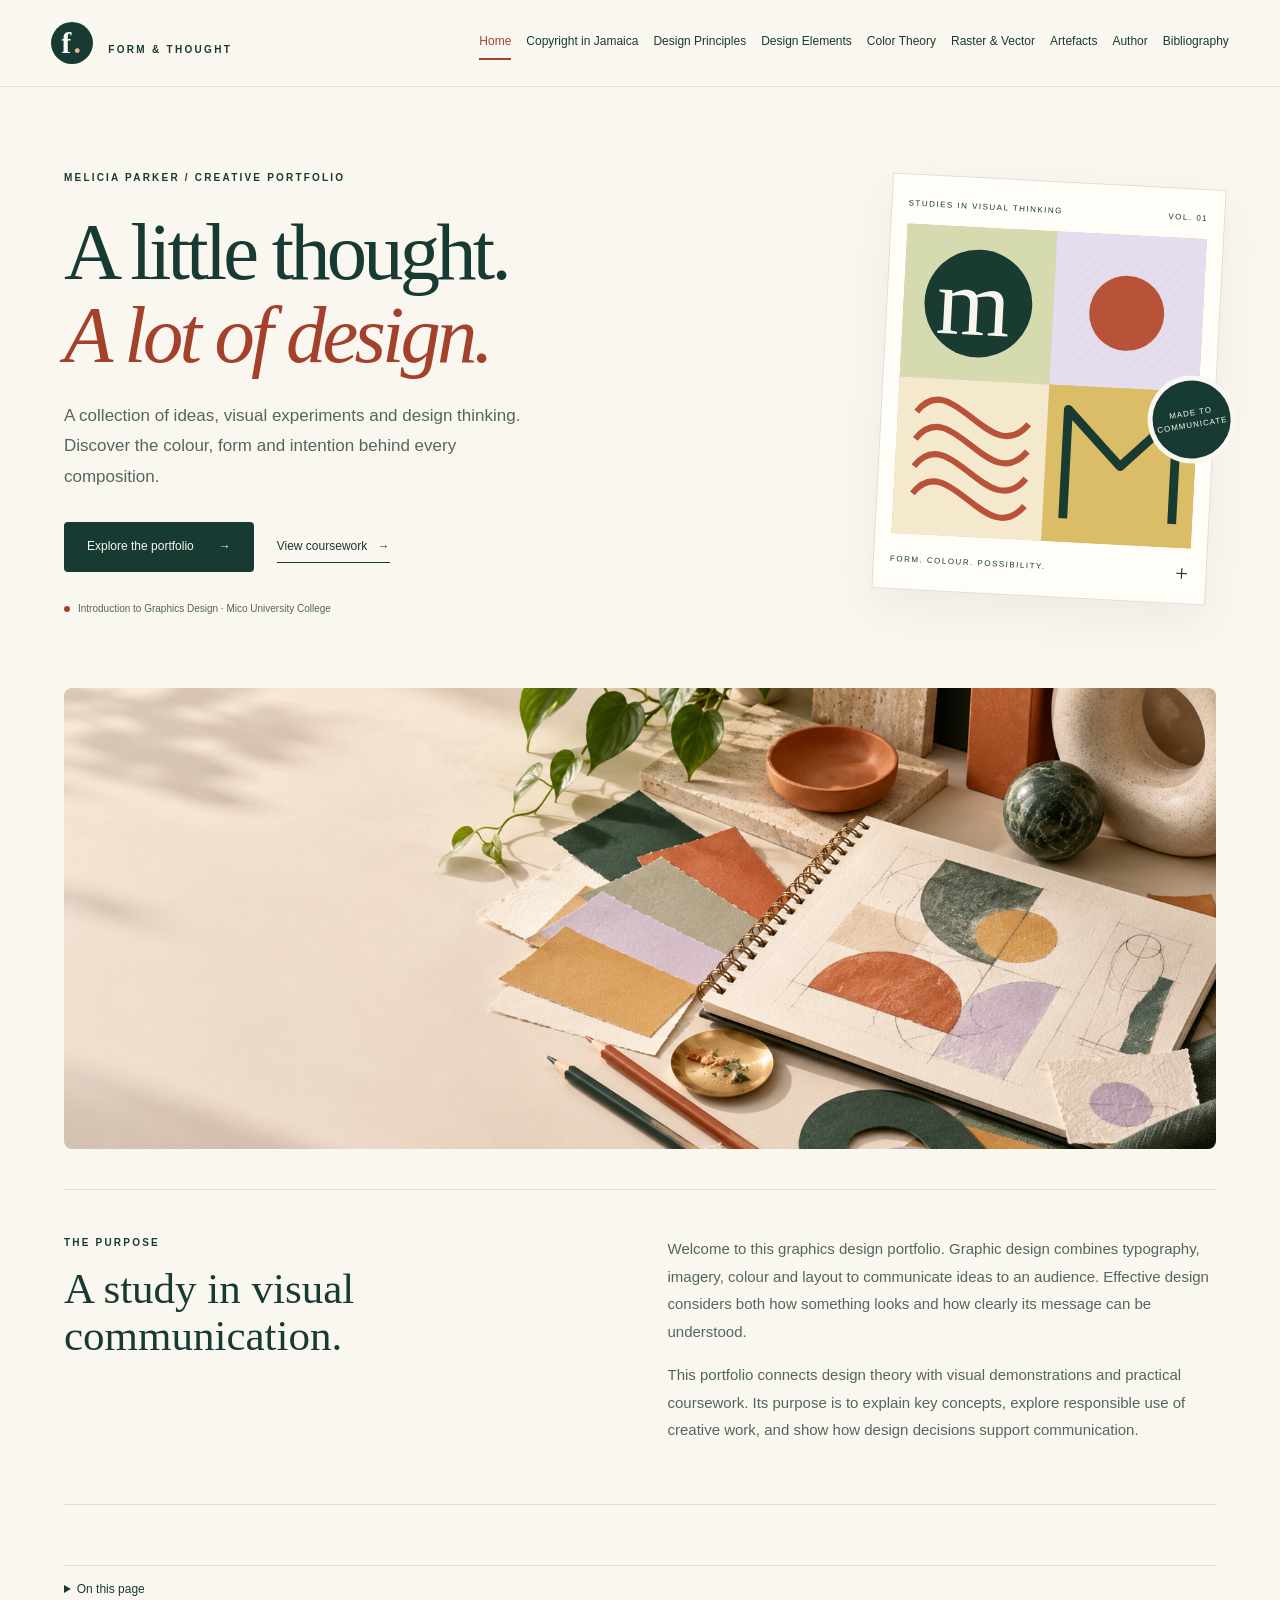
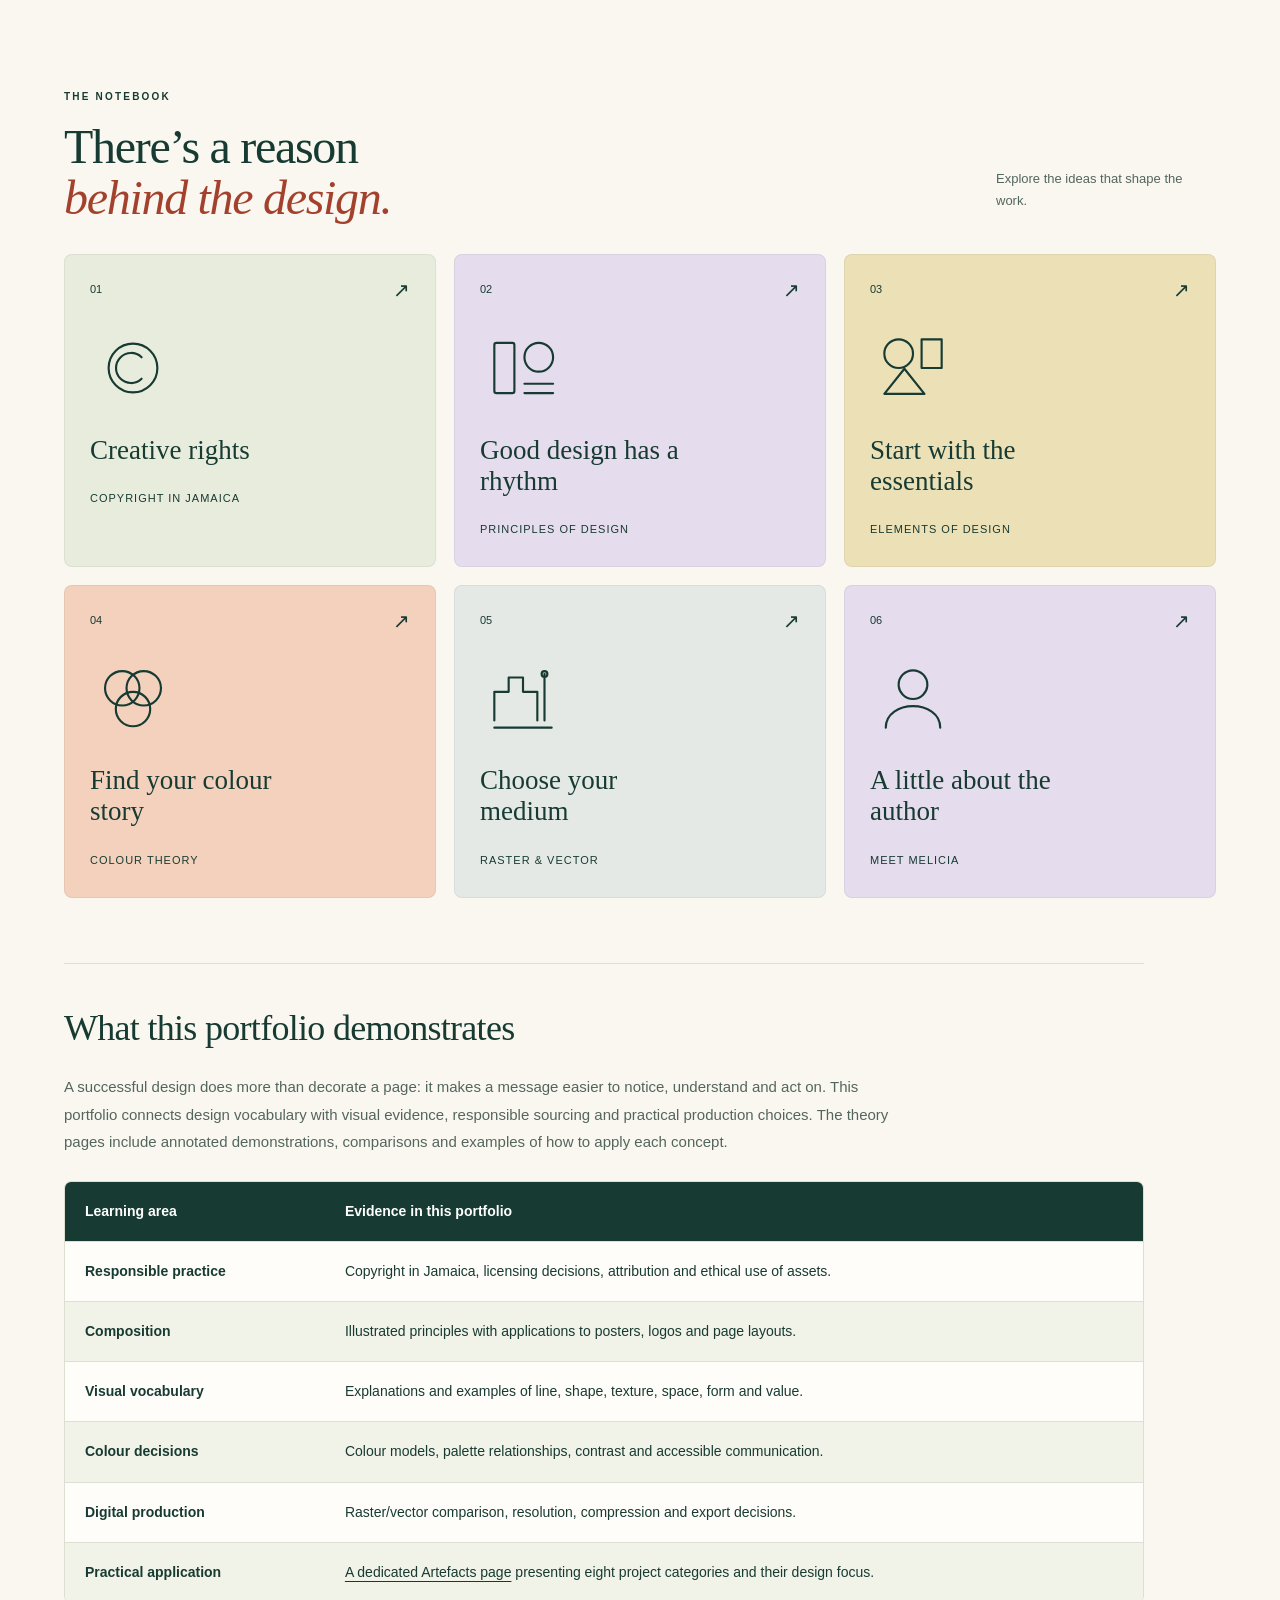
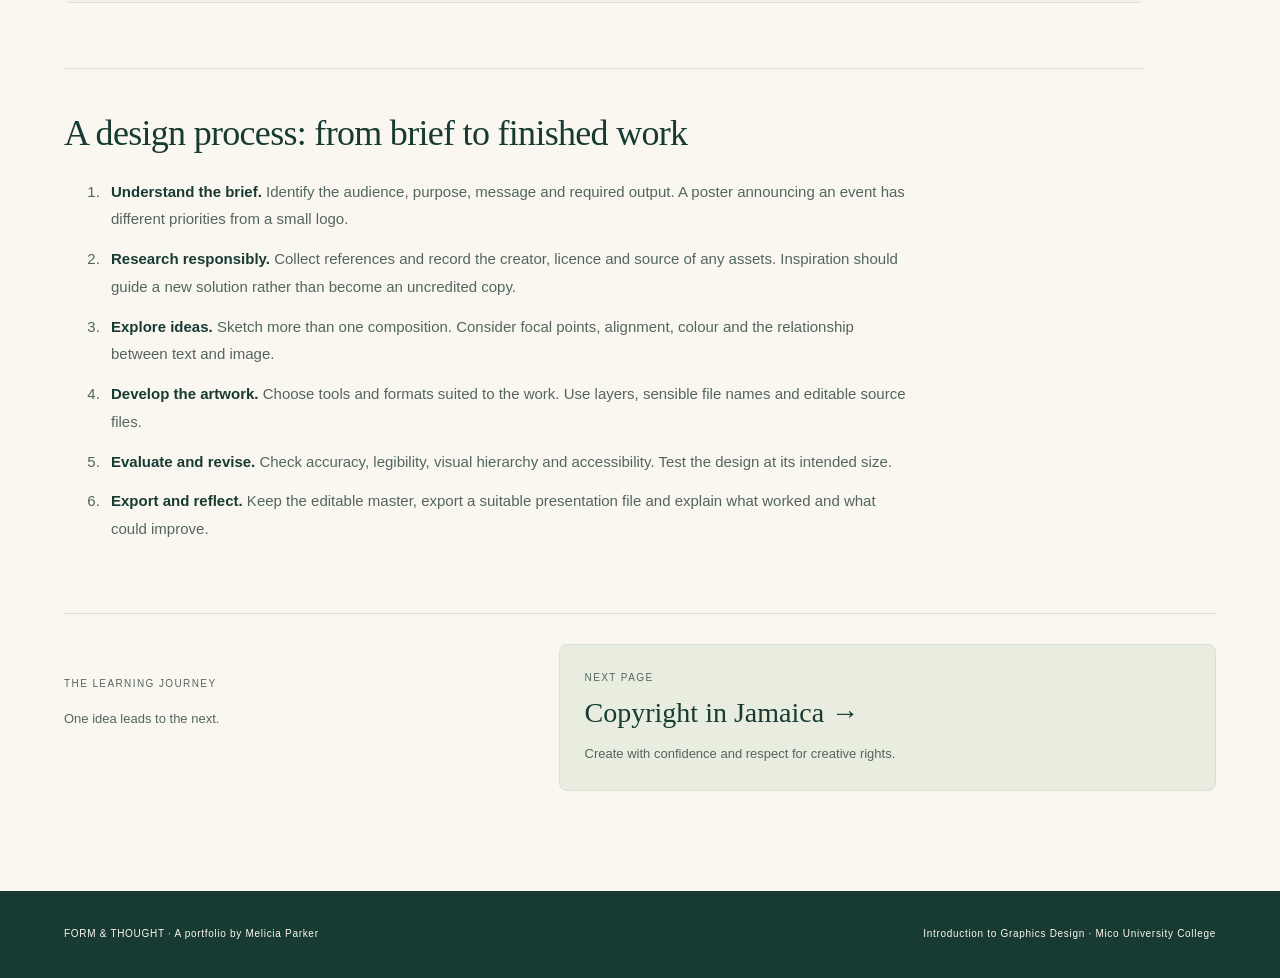
==== index.html @ 368cc27e "Fix GitHub Pages entry point and portfolio asset paths" ====
<!doctype html>
<html lang="en">
<head>
  <meta charset="utf-8">
  <meta name="viewport" content="width=device-width, initial-scale=1">
  <meta http-equiv="refresh" content="0; url=./portfolio/index.html">
  <title>Melicia Parker · Graphics Design Portfolio</title>
  <link rel="stylesheet" href="./portfolio/assets/style.css">
  <script>window.location.replace(new URL('./portfolio/index.html', window.location.href).href);</script>
</head>
<body>
  <main>
    <h1>Graphics Design Portfolio</h1>
    <p><a href="./portfolio/index.html">Open Melicia Parker’s portfolio</a></p>
  </main>
</body>
</html>
---- portfolio/assets/style.css ----
:root{--paper:#f8f5ee;--ink:#193b31;--muted:#59675f;--rust:#a6442c;--line:#d8dbce}*{box-sizing:border-box}body{margin:0;background:var(--paper);color:var(--ink);font-family:Arial,Helvetica,sans-serif;line-height:1.65}a{color:inherit;text-underline-offset:4px}a:focus-visible,button:focus-visible{outline:3px solid var(--rust);outline-offset:5px}.skip{position:absolute;left:12px;top:-90px;background:white;padding:12px;z-index:10}.skip:focus{top:8px}header{padding:26px 4vw;border-bottom:1px solid var(--line);display:flex;align-items:center;justify-content:space-between;gap:30px}.brand{font-size:11px;font-weight:bold;letter-spacing:2px;text-decoration:none;white-space:nowrap}.brand-mark{display:inline-flex;background:var(--ink);color:var(--paper);font:bold 28px Georgia;width:38px;height:38px;align-items:center;justify-content:center;margin-right:10px}nav{display:flex;gap:17px;flex-wrap:wrap}nav a{font-size:11px;text-decoration:none;padding:6px 0}nav a[aria-current]{color:var(--rust);border-bottom:2px solid var(--rust)}.menu{display:none}main{max-width:1220px;margin:auto;padding:65px 5vw 100px}h1,h2,h3{font-family:Georgia,'Times New Roman',serif;font-weight:normal;line-height:1.08}h1{font-size:clamp(54px,7vw,96px);letter-spacing:-3px;margin:22px 0 30px}h1 em{font-weight:normal;color:var(--rust)}h2{font-size:39px;margin:15px 0 25px}h3{font-size:27px;margin:22px 0 12px}.eyebrow{letter-spacing:2.5px;font-size:10px;font-weight:bold}.lede{font-size:18px;color:var(--muted);max-width:670px}.hero{display:grid;grid-template-columns:1.1fr 1fr;gap:70px;align-items:center}.hero-art{background:#e8e6d8;padding:35px;transform:rotate(-3deg)}.hero-art svg{width:100%;height:auto}.hero-art p{font-size:9px;letter-spacing:3px}.button{display:inline-flex;gap:45px;background:var(--ink);color:var(--paper);padding:14px 24px;text-decoration:none;font-size:12px;margin-top:20px}.intro{max-width:800px;margin:75px 0}.intro p{color:var(--muted)}.section-head{display:flex;justify-content:space-between;align-items:end;margin-top:80px}.section-head>p,.caption{font-size:12px;color:var(--muted)}.artifact-grid,.grid{display:grid;grid-template-columns:repeat(2,minmax(0,1fr));gap:25px;margin-top:35px}.artifact{border-top:1px solid var(--line);padding:22px 0 28px}.number{font-size:11px;color:var(--rust)}.status{font-size:10px;letter-spacing:1px;text-transform:uppercase;color:var(--rust)}.artifact p{max-width:390px;font-size:14px}.card{background:#fffdf8;border:1px solid var(--line);padding:23px}.card svg,.card canvas{width:100%;height:210px;object-fit:contain;background:#f2eee5}.card p{font-size:15px;color:var(--muted)}.notice{background:#eee9dc;border-left:3px solid var(--rust);padding:18px 22px;font-size:13px}.split{display:grid;grid-template-columns:1fr 1fr;gap:60px;align-items:center;margin:65px 0}.wheel{width:280px;max-width:100%;aspect-ratio:1;border-radius:50%;background:conic-gradient(#cf4540 0deg 30deg,#d65c38 30deg 60deg,#de8139 60deg 90deg,#e3ad3c 90deg 120deg,#d9cc3a 120deg 150deg,#90ac43 150deg 180deg,#3e9855 180deg 210deg,#3d9995 210deg 240deg,#3c65a4 240deg 270deg,#644c9d 270deg 300deg,#90449e 300deg 330deg,#b4437b 330deg 360deg);margin:auto}.swatch{height:100px}.table-wrap{overflow-x:auto;margin:45px 0}table{width:100%;border-collapse:collapse;text-align:left}caption{text-align:left;font-family:Georgia;font-size:25px;margin-bottom:20px}td,th{padding:17px;border-bottom:1px solid var(--line);font-size:14px}thead{background:var(--ink);color:white}dl{display:grid;grid-template-columns:180px 1fr;gap:20px}dt{font-weight:bold}dd{margin:0}footer{border-top:1px solid var(--line);padding:30px 5vw;display:flex;justify-content:space-between;gap:20px;font-size:10px;letter-spacing:1px}#raster{image-rendering:pixelated}@media(max-width:1000px){header{flex-wrap:wrap}nav{width:100%}}@media(max-width:650px){header{padding:18px 6vw}.menu{display:block;background:none;border:1px solid var(--ink);padding:8px 15px;color:var(--ink)}nav{display:none;flex-direction:column;gap:8px}nav.open{display:flex}nav a{font-size:14px}main{padding-top:40px}h1{letter-spacing:-2px}.hero,.split{grid-template-columns:1fr;gap:40px}.hero-art{max-width:400px}.grid,.artifact-grid{grid-template-columns:1fr}.section-head{display:block}h2{font-size:32px}dl{grid-template-columns:1fr;gap:8px}dd{margin-bottom:20px}footer{flex-direction:column}.intro{margin:50px 0}}@media(prefers-reduced-motion:reduce){*{scroll-behavior:auto!important}}

.learning-section{margin:70px 0;max-width:1080px}.learning-section>p,.learning-section>ul,.learning-section>ol{max-width:850px}.learning-section p,.learning-section li{color:var(--muted)}.learning-section li{margin-bottom:12px}.learning-section .table-wrap{margin:28px 0}.learning-section td{vertical-align:top;min-width:130px}.learning-diagram{display:block;width:100%;max-width:850px;height:auto;margin:25px 0}.learning-section h2{font-size:34px}details{border:1px solid var(--line);background:#fffdf8;margin:25px 0;padding:18px}summary{cursor:pointer;font-weight:bold}.detail-body{padding:10px 10px 0}select{display:block;font:inherit;padding:12px;margin:12px 0 22px;background:#fffdf8;color:var(--ink);border:1px solid var(--ink);max-width:100%}.palette-preview{display:flex;min-height:130px;max-width:700px}.palette-chip{flex:1;display:flex;align-items:end;padding:12px;color:white;font-size:12px}.palette-chip span{background:#193b31;padding:4px 7px}.page-outline{border-block:1px solid var(--line);padding:18px 0;margin:28px 0}.page-outline summary{font-size:13px}.page-outline ul{columns:2;padding-left:20px}.page-outline li{margin:7px 0;font-size:13px}.process li{padding-left:7px}.source-note{font-size:13px}h2[id]{scroll-margin-top:25px}@media(max-width:650px){.page-outline ul{columns:1}.learning-section{margin:50px 0}.learning-section h2{font-size:29px}.palette-chip{padding:7px}.palette-chip span{font-size:10px;padding:3px}.learning-section td{font-size:13px}}
.motion-stage{max-width:650px;height:100px;padding:22px;background:#eee9dc;overflow:hidden}.motion-dot{height:56px;width:56px;border-radius:50%;background:var(--rust);animation:travel 3s ease-in-out infinite alternate;animation-play-state:paused}.motion-stage.running .motion-dot{animation-play-state:running}#motion-toggle{font:inherit;background:var(--ink);color:white;border:0;padding:12px 20px;margin-top:15px;cursor:pointer}@keyframes travel{from{transform:translateX(0)}to{transform:translateX(280px)}}@media(max-width:420px){@keyframes travel{from{transform:translateX(0)}to{transform:translateX(180px)}}}@media(prefers-reduced-motion:reduce){.motion-dot{animation:none}.motion-stage.running .motion-dot{outline:4px solid var(--ink)}}

/* Portfolio visual system: an editorial notebook with a warm creative palette. */
:root{--paper:#faf7f0;--ink:#173b32;--muted:#53665d;--rust:#a3412d;--line:#dce0d3;--sage:#d5dbaf;--peach:#f4b094;--lilac:#e5dced;--gold:#dbbd67}
body{font-size:16px;background-image:radial-gradient(#193b3108 .65px,transparent .65px);background-size:8px 8px}
header{background:var(--paper);padding:22px 4vw;gap:24px}
.brand{letter-spacing:2.3px;font-size:10px}
.brand-mark{border-radius:50%;width:42px;height:42px;font-size:30px}
.brand-mark>span{color:var(--peach)}
nav{gap:15px}nav a{font-size:12px;border-bottom:2px solid transparent;transition:color .18s,border-color .18s}
nav a:hover{color:var(--rust);border-color:var(--peach)}
main{max-width:1320px;padding:68px 5vw 100px}
h1{font-size:clamp(56px,6.7vw,94px);line-height:1.03;letter-spacing:-4px}
h2 em{color:var(--rust);font-weight:normal}
.hero{grid-template-columns:1.15fr 1fr;gap:70px;padding:5px 0 55px;align-items:center}
.hero h1{font-size:clamp(50px,6.3vw,87px);margin:23px 0 25px;letter-spacing:-3.8px}
.hero .lede{max-width:475px;font-size:17px;line-height:1.8}
.eyebrow{font-size:10px;letter-spacing:2.2px;color:var(--ink)}
.hero-actions{display:flex;gap:23px;align-items:center;flex-wrap:wrap;margin-top:30px}
.button{padding:15px 23px;margin:0;gap:25px;font-size:12px;border-radius:4px;transition:transform .18s,background .18s}
.button:hover{background:#2c5346;transform:translateY(-2px)}
.text-link{font-size:12px;text-decoration:none;border-bottom:1px solid var(--ink);padding:5px 0}
.text-link span{padding-left:7px}
.hero-caption{font-size:10px;line-height:1.8;color:var(--muted);margin-top:28px;display:flex;align-items:center;gap:8px}
.tiny-dot{width:6px;height:6px;background:var(--rust);display:inline-block;border-radius:50%;flex-shrink:0}
.hero-art{position:relative;padding:16px;background:#fffdf8;transform:rotate(3deg);border:1px solid #e0decf;box-shadow:0 18px 45px #193b3110;max-width:470px;justify-self:end}
.hero-art>svg{display:block;width:100%;height:auto}
.art-topline,.art-bottomline{display:flex;align-items:center;justify-content:space-between;font-size:8px;letter-spacing:1.5px;padding:6px 0 14px}
.art-bottomline{padding:14px 0 2px}
.art-bottomline>span:last-child{font-size:23px;line-height:1}
.art-seal{position:absolute;right:-22px;top:45%;height:88px;width:88px;border-radius:50%;background:var(--ink);color:var(--paper);border:5px solid var(--paper);display:flex;align-items:center;justify-content:center;text-align:center;font-size:8px;letter-spacing:1px;line-height:1.5;transform:rotate(-12deg)}
.page-index>main>.intro{border-block:1px solid var(--line);padding:45px 0;margin:35px 0 60px;display:grid;grid-template-columns:1fr 1fr;column-gap:55px;max-width:none}
.page-index>main>.intro>.eyebrow{grid-column:1}
.page-index>main>.intro>h2{grid-column:1;grid-row:2 / span 2;font-size:43px;max-width:380px;margin-top:0}
.page-index>main>.intro>p:not(.eyebrow){grid-column:2;margin-top:0;font-size:15px;line-height:1.85}
.section-head{margin-top:65px;margin-bottom:30px;gap:20px}
.section-head h2{font-size:48px;margin-bottom:0;letter-spacing:-1.3px}
.section-head>p{max-width:220px;font-size:13px}
.explore-grid{display:grid;grid-template-columns:repeat(3,minmax(0,1fr));gap:18px}
.explore-card{display:block;padding:25px;text-decoration:none;border-radius:8px;border:1px solid #193b3110;background:#e8ecdc;transition:transform .2s,box-shadow .2s}
.explore-card:hover{transform:translateY(-5px);box-shadow:0 12px 24px #193b3110}
.explore-card-top{display:flex;justify-content:space-between;font-size:11px}.explore-card-top>span:last-child{font-size:20px;line-height:1}
.explore-card>svg{width:86px;height:86px;margin:25px 0 5px}
.explore-card h3{font-size:27px;line-height:1.15;max-width:215px;margin:10px 0 18px}
.explore-label{font-size:11px;text-transform:uppercase;letter-spacing:1px}
.explore-principles,.explore-author{background:var(--lilac)}
.explore-color{background:#f3d1bc}.explore-elements{background:#ece0b7}.explore-raster-vector{background:#e4e9e6}
.collection-note{font-size:14px;color:var(--muted);max-width:720px;margin-bottom:30px}
.artifact-grid{grid-template-columns:repeat(2,minmax(0,1fr));gap:28px}
.artifact{position:relative;padding:0 0 20px;border:0;border-radius:8px;background:#fffdf9;overflow:hidden;box-shadow:0 0 0 1px #193b3110}
.artifact-cover{height:210px;display:flex;align-items:center;justify-content:center;position:relative;background:#e4e9dc}
.artifact-cover>svg{width:120px;height:120px;opacity:.75}
.cover-2,.cover-6{background:var(--lilac)}.cover-3,.cover-7{background:#f3d4bd}.cover-4,.cover-8{background:#ece0b7}
.preview-label{position:absolute;bottom:12px;right:14px;left:14px;font-size:8px;text-transform:uppercase;letter-spacing:1.3px;text-align:center;opacity:.8}
.artifact>.number{position:absolute;right:18px;top:16px;color:var(--ink);font-size:11px}
.artifact>h3,.artifact>p{margin-left:24px;margin-right:24px}
.artifact>h3{font-size:28px;margin-top:22px;margin-bottom:10px}.artifact>p{font-size:13px}.artifact>.status{font-size:9px;letter-spacing:1px}
.page-heading{display:grid;grid-template-columns:minmax(0,1.5fr) minmax(200px,.65fr);gap:50px;align-items:center;border-bottom:1px solid var(--line);padding:5px 0 45px;margin-bottom:40px}
.page-heading h1{margin-bottom:22px}.page-heading .lede{font-size:17px;max-width:640px}
.page-motif{min-height:255px;align-self:center;display:flex;flex-direction:column;align-items:center;justify-content:space-between;padding:23px;background:var(--lilac);border-radius:100px 100px 8px 8px;transform:rotate(3deg);max-width:260px;width:100%;justify-self:end}
.page-motif>svg{width:145px;height:145px}.motif-label{font-size:9px;letter-spacing:1.3px;text-transform:uppercase}.motif-index{font-size:9px;letter-spacing:3px}
.page-copyright .page-motif,.page-elements .page-motif{background:var(--sage)}
.page-color .page-motif,.page-author .page-motif{background:#f3cfb6}
.page-raster-vector .page-motif{background:#e6d8a3}
.grid{gap:25px}.card{border:1px solid #193b3114;border-radius:9px;padding:21px;box-shadow:0 6px 20px #193b3104}
.card>svg,.card>canvas{border-radius:5px;height:225px}.card:nth-child(3n+2)>svg>rect:first-child{fill:#eee8f4}.card:nth-child(3n)>svg>rect:first-child{fill:#e9eddf}
.card h3{font-size:30px}.card p{line-height:1.85;font-size:15px}
.learning-section{margin:65px 0;padding-top:30px;border-top:1px solid var(--line)}
.learning-section h2{font-size:36px;max-width:800px;letter-spacing:-.7px}.learning-section p,.learning-section li{line-height:1.85;font-size:15px}
.learning-section>p{max-width:850px}.learning-section strong{color:var(--ink)}
.table-wrap{border:1px solid var(--line);border-radius:7px;background:#fffdf9}
.learning-section .table-wrap{margin:25px 0}thead{background:var(--ink)}td,th{padding:18px 20px;font-size:14px}tbody tr:last-child td,tbody tr:last-child th{border-bottom:0}tbody tr:nth-child(even){background:#f1f2e8}tbody td:first-child{font-weight:600;color:var(--ink)}
.page-outline{background:transparent;padding:14px 0;border:0;border-top:1px solid var(--line);margin:23px 0 0}.page-outline summary{font-size:12px;font-weight:normal}.page-outline li{font-size:12px}
.notice{border-radius:0 7px 7px 0;background:#f0ebdc;font-size:13px}
.learning-diagram{border-radius:7px}.wheel{box-shadow:0 0 0 15px var(--paper),0 0 0 16px var(--line);margin:20px auto 35px}
.swatch{border-radius:5px}.palette-preview{border-radius:8px;overflow:hidden}select{border-radius:5px}
details:not(.page-outline){border-radius:7px;padding:20px;background:#fffdf9}.motion-stage{border-radius:8px;background:#ebe9d7}
#motion-toggle{border-radius:5px;font-size:13px}
.page-author dl{padding:30px;background:#e9eddf;border-radius:9px;grid-template-columns:180px 1fr;font-size:14px}
.references li{padding:8px 0 18px}.checklist li::marker{color:var(--rust)}
footer{background:var(--ink);color:var(--paper);border:0;font-size:10px;padding:35px 5vw;letter-spacing:.7px}
@media(min-width:1500px){main{padding-inline:65px}}
@media(max-width:1100px){nav{gap:12px}nav a{font-size:11px}.hero{gap:35px}.hero h1{font-size:65px}.page-heading{gap:30px}.page-motif{max-width:230px}}
@media(max-width:800px){.explore-grid{grid-template-columns:repeat(2,minmax(0,1fr))}.hero h1{font-size:55px}.hero{gap:25px}.hero-art{padding:12px}.art-seal{width:70px;height:70px;right:-15px;font-size:7px}.hero-actions{gap:16px}.hero .lede{font-size:15px}.hero-caption{font-size:9px}.page-motif{min-height:220px;max-width:200px}.page-motif>svg{width:120px;height:120px}.page-heading h1{font-size:65px}.page-index>main>.intro{gap:20px}.page-index>main>.intro>h2{font-size:34px}}
@media(max-width:650px){body{font-size:15px}header{padding:17px 6vw}.brand{font-size:9px;letter-spacing:1.5px}.brand-mark{width:36px;height:36px;font-size:27px}.menu{border-radius:5px;font-size:12px;padding:8px 14px}nav{gap:5px}nav a{font-size:14px;padding:8px 0}main{padding:35px 6vw 60px}.hero{grid-template-columns:1fr;gap:42px;padding-bottom:20px}.hero h1{font-size:clamp(45px,11vw,67px);letter-spacing:-2.5px;margin-top:20px}.hero .lede{font-size:16px}.hero-art{width:calc(100% - 25px);max-width:380px;justify-self:center;transform:rotate(2deg);padding:12px}.hero-actions{margin-top:22px;gap:20px}.hero-caption{font-size:10px;margin-top:22px}.art-seal{width:78px;height:78px;right:-18px;font-size:7px}.page-index>main>.intro{display:block;padding:30px 0;margin:35px 0}.page-index>main>.intro>h2{font-size:34px;max-width:none}.page-index>main>.intro>p:not(.eyebrow){font-size:14px;margin-top:20px}.section-head{margin-top:45px}.section-head h2{font-size:37px}.section-head>p{max-width:none}.explore-grid{gap:12px}.explore-card{padding:17px;border-radius:6px}.explore-card>svg{height:65px;width:65px;margin:20px 0 5px}.explore-card h3{font-size:22px}.explore-label{font-size:9px;letter-spacing:.6px}.artifact-grid{grid-template-columns:1fr;gap:23px}.artifact-cover{height:200px}.artifact>h3{font-size:27px}.page-heading{grid-template-columns:1fr;gap:25px;padding-bottom:30px;margin-bottom:30px}.page-heading h1{font-size:57px;letter-spacing:-2.5px}.page-motif{min-height:150px;max-width:none;justify-self:stretch;border-radius:8px;transform:none;display:grid;grid-template-columns:1fr 100px;position:relative;padding:20px}.page-motif>svg{grid-column:2;grid-row:1 / span 2;width:100px;height:100px}.motif-label{font-size:10px;max-width:150px}.motif-index{align-self:end}.grid{gap:20px}.card>svg,.card>canvas{height:190px}.card h3{font-size:28px}.learning-section{margin:45px 0;padding-top:25px}.learning-section h2{font-size:29px}.learning-section p,.learning-section li{font-size:14px}.table-wrap{margin:25px 0}td,th{padding:13px 15px}.page-author dl{grid-template-columns:1fr;padding:23px}.page-author dd{margin-bottom:13px}.page-outline{margin-top:20px}.page-outline li{font-size:13px}footer{padding:28px 6vw;font-size:9px}}
@media(prefers-reduced-motion:reduce){.button,.explore-card,nav a{transition:none}.button:hover,.explore-card:hover{transform:none}}

.page-index>main>.intro>.intro-title h2{font-size:43px;max-width:390px;margin:15px 0 0}.page-index>main>.intro>.intro-copy p{font-size:15px;line-height:1.85;margin-top:0}.intro-title>.eyebrow{color:var(--ink);margin-top:0}.page-index>main>.page-outline{margin:0 0 30px}.art-bottomline>span:last-child{font-family:Georgia,serif;color:var(--ink)}@media(max-width:650px){.page-index>main>.intro>.intro-title h2{font-size:34px;max-width:none}.page-index>main>.intro>.intro-copy{margin-top:25px}.page-index>main>.intro>.intro-copy p{font-size:14px}}

.page-artefacts .page-motif{background:var(--sage)}
.references a{overflow-wrap:anywhere}

/* Native cross-document transitions progressively enhance supported browsers. */
@view-transition{navigation:auto}
::view-transition-old(root){animation:page-fade-out .14s ease both}
::view-transition-new(root){animation:page-fade-in .22s ease both}
@keyframes page-fade-out{to{opacity:0}}
@keyframes page-fade-in{from{opacity:0}to{opacity:1}}
.page-journey{display:grid;grid-template-columns:1fr 1.4fr;gap:25px;align-items:stretch;margin-top:70px;padding-top:30px;border-top:1px solid var(--line);width:100%}
.page-journey>a{display:flex;flex-direction:column;justify-content:center;padding:25px;border:1px solid var(--line);border-radius:8px;text-decoration:none;transition:background .18s,border-color .18s}
.page-journey>a:hover{background:#edf0e4;border-color:var(--ink)}
.page-journey span{font-size:10px;letter-spacing:1.4px;text-transform:uppercase;color:var(--muted)}
.page-journey strong{font:normal 28px Georgia,serif;line-height:1.2;margin-top:10px}
.page-journey p{font-size:13px;line-height:1.7;margin:13px 0 0;color:var(--muted)}
.page-journey .journey-next{background:#e9eddf}
.journey-intro{padding:25px 0}
.page-banner{width:100%;height:auto;aspect-ratio:16/9;object-fit:cover;border-radius:8px;display:block;margin:0 0 35px}
@media(max-width:650px){.page-journey{grid-template-columns:1fr;gap:15px;margin-top:45px}.page-journey strong{font-size:25px}.journey-intro{padding:0 0 5px}.page-journey>a{padding:22px}}
@media(prefers-reduced-motion:reduce){@view-transition{navigation:none}::view-transition-old(root),::view-transition-new(root){animation:none}.page-journey>a{transition:none}}
.page-photo{margin:0;width:100%;max-width:390px;justify-self:end}.page-photo img{display:block;width:100%;height:300px;object-fit:cover;object-position:75% center;border-radius:100px 100px 8px 8px}.home-photo{margin:15px 0 40px}.home-photo img{display:block;width:100%;height:auto;aspect-ratio:2.5/1;object-fit:cover;object-position:center 55%;border-radius:8px}@media(max-width:800px){.page-photo img{height:260px}}@media(max-width:650px){.page-photo{max-width:none;justify-self:stretch}.page-photo img{height:auto;aspect-ratio:16/9;border-radius:8px;object-position:center}.home-photo{margin:30px 0}.home-photo img{aspect-ratio:16/9}}
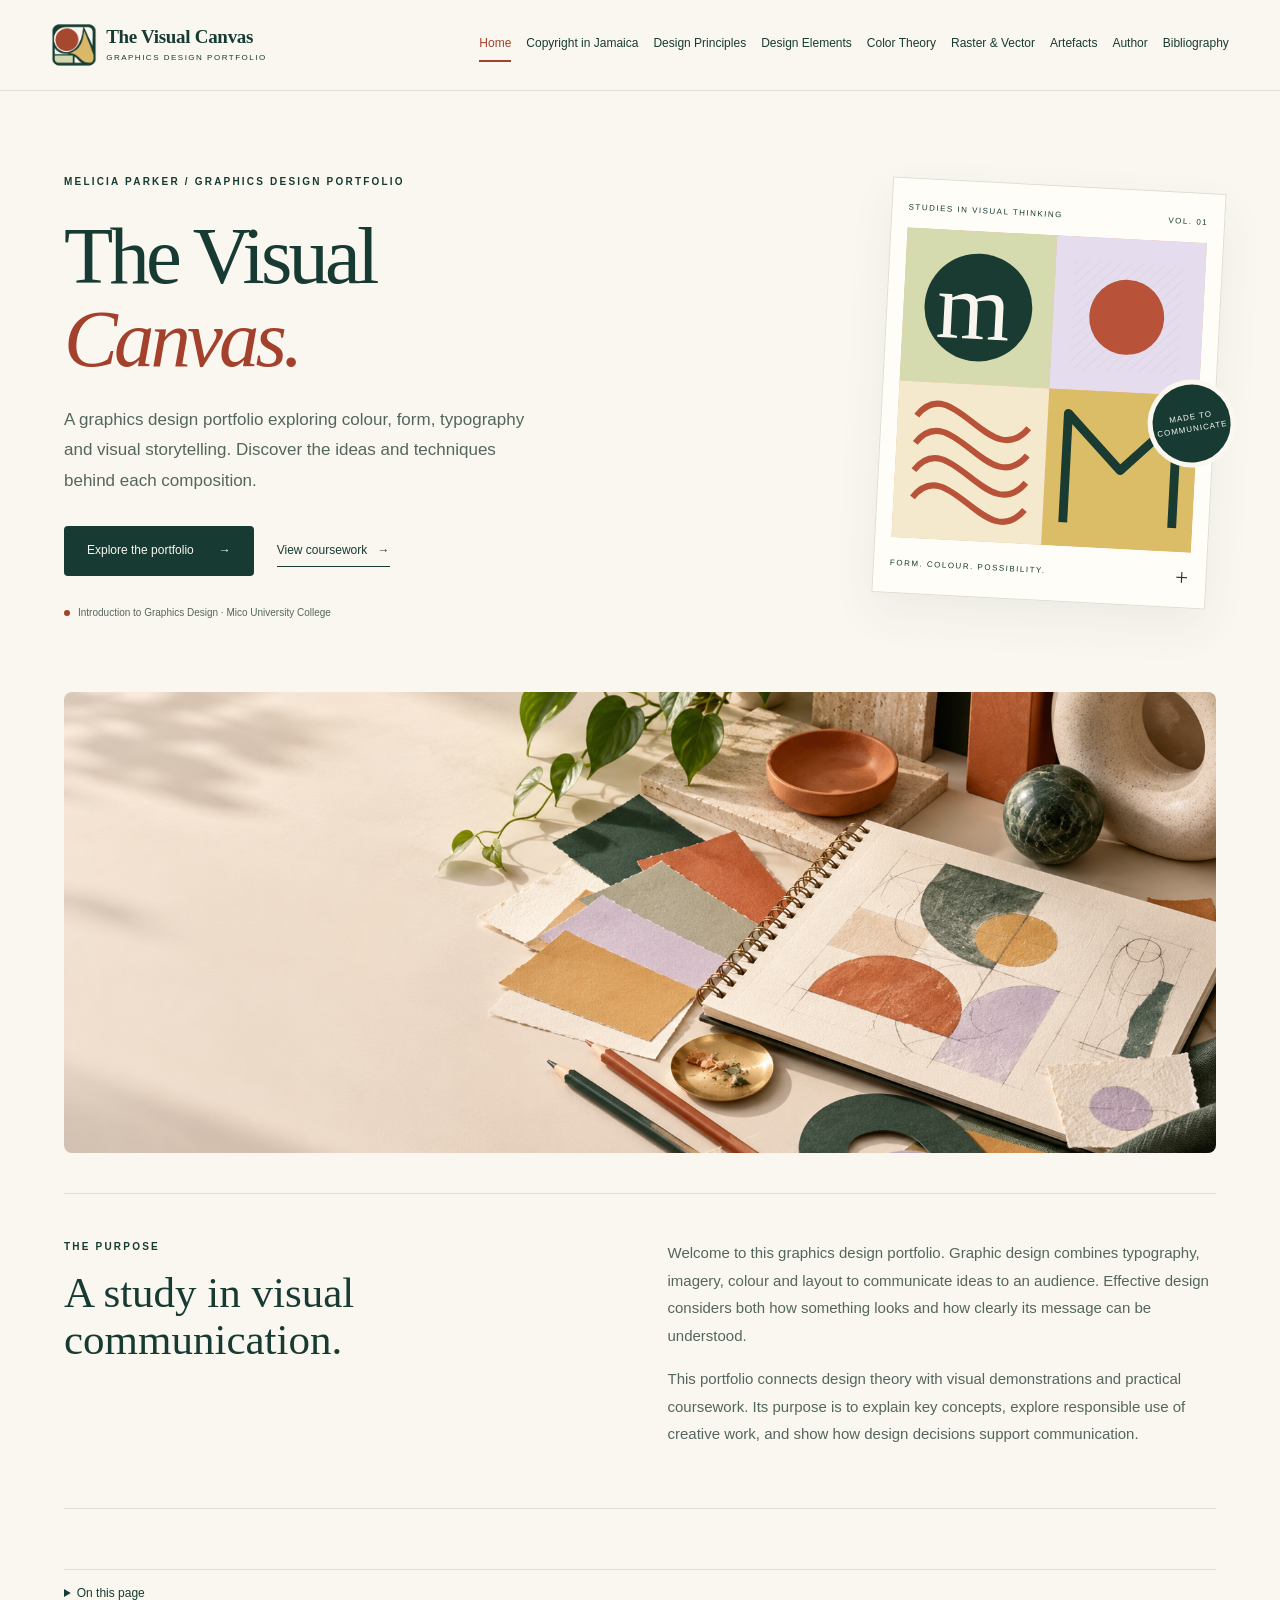
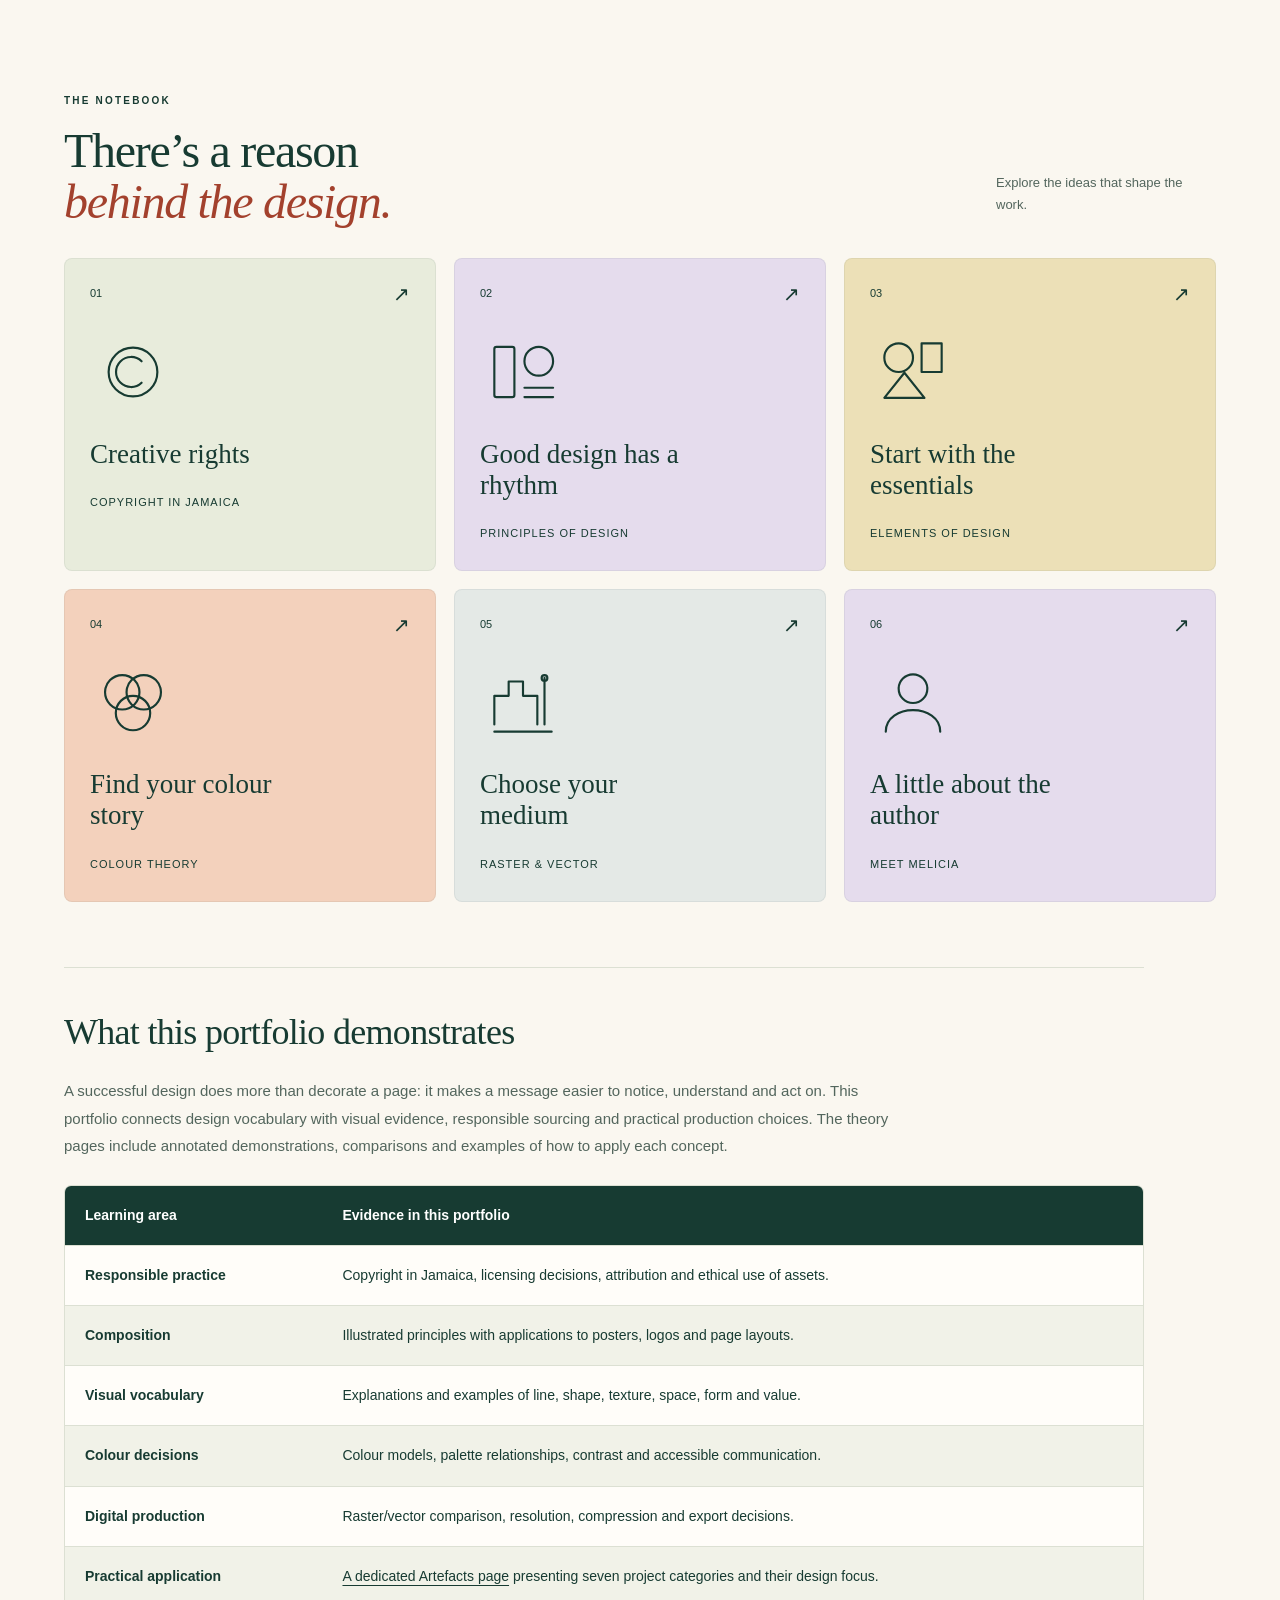
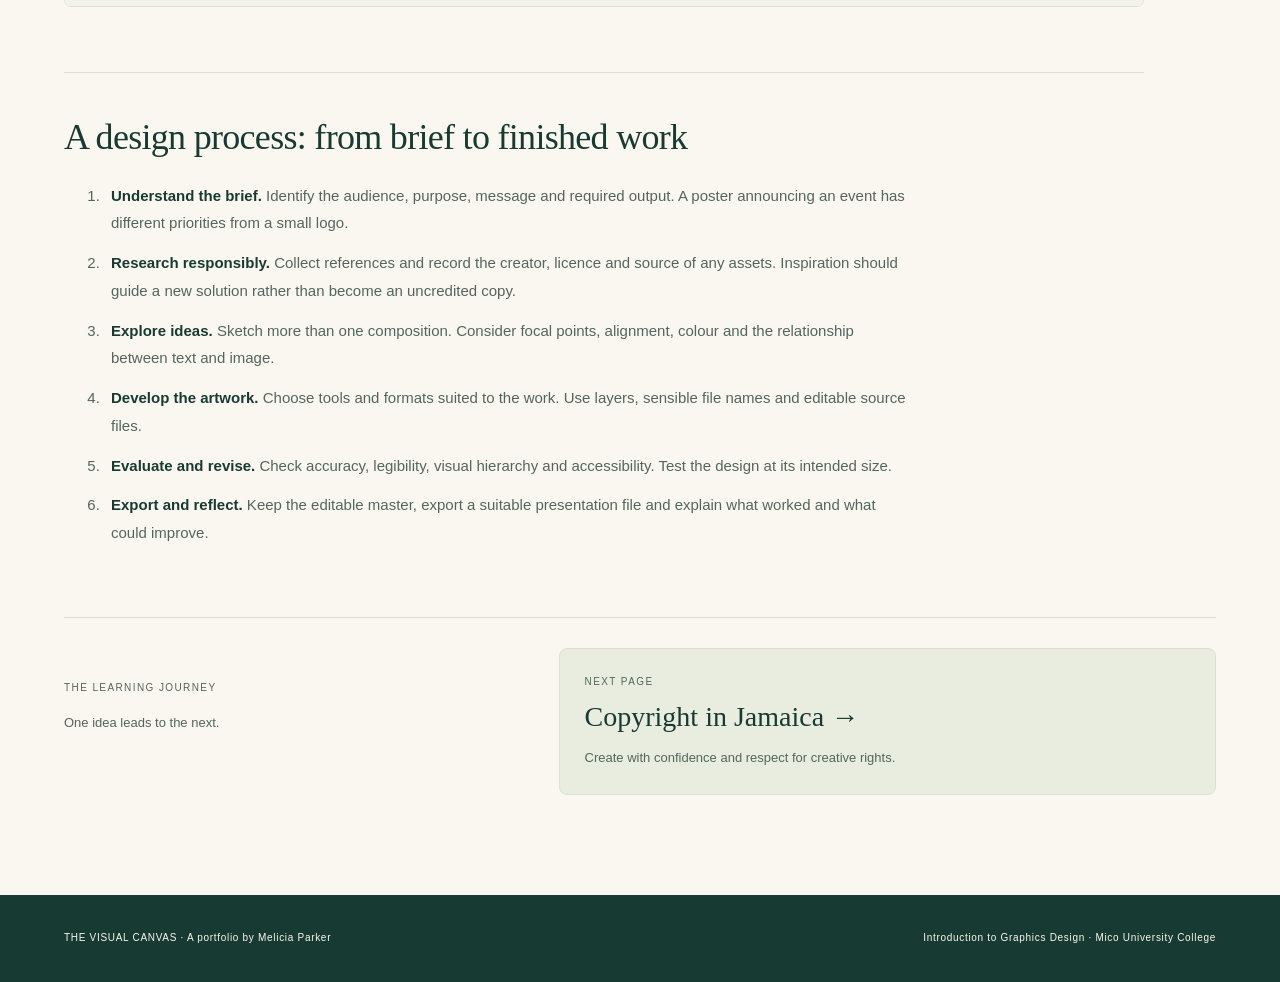
==== commit 40cb8fbe: "Rebrand portfolio as The Visual Canvas with a geometric canvas logo" ====
--- a/index.html
+++ b/index.html
@@ -4,13 +4,14 @@
   <meta charset="utf-8">
   <meta name="viewport" content="width=device-width, initial-scale=1">
   <meta http-equiv="refresh" content="0; url=./portfolio/index.html">
-  <title>Melicia Parker · Graphics Design Portfolio</title>
+  <title>The Visual Canvas · Melicia Parker</title>
+  <link rel="icon" type="image/png" href="./portfolio/assets/visual-canvas-logo.png">
   <link rel="stylesheet" href="./portfolio/assets/style.css">
   <script>window.location.replace(new URL('./portfolio/index.html', window.location.href).href);</script>
 </head>
 <body>
   <main>
-    <h1>Graphics Design Portfolio</h1>
+    <h1>The Visual Canvas</h1>
     <p><a href="./portfolio/index.html">Open Melicia Parker’s portfolio</a></p>
   </main>
 </body>
--- a/portfolio/assets/style.css
+++ b/portfolio/assets/style.css
@@ -111,3 +111,15 @@
 @media(max-width:650px){.page-journey{grid-template-columns:1fr;gap:15px;margin-top:45px}.page-journey strong{font-size:25px}.journey-intro{padding:0 0 5px}.page-journey>a{padding:22px}}
 @media(prefers-reduced-motion:reduce){@view-transition{navigation:none}::view-transition-old(root),::view-transition-new(root){animation:none}.page-journey>a{transition:none}}
 .page-photo{margin:0;width:100%;max-width:390px;justify-self:end}.page-photo img{display:block;width:100%;height:300px;object-fit:cover;object-position:75% center;border-radius:100px 100px 8px 8px}.home-photo{margin:15px 0 40px}.home-photo img{display:block;width:100%;height:auto;aspect-ratio:2.5/1;object-fit:cover;object-position:center 55%;border-radius:8px}@media(max-width:800px){.page-photo img{height:260px}}@media(max-width:650px){.page-photo{max-width:none;justify-self:stretch}.page-photo img{height:auto;aspect-ratio:16/9;border-radius:8px;object-position:center}.home-photo{margin:30px 0}.home-photo img{aspect-ratio:16/9}}
+
+.page-author main>.intro{max-width:none}.page-author main>.intro>dl{max-width:800px}.author-biography{display:grid;grid-template-columns:minmax(230px,320px) minmax(0,1fr);gap:45px;align-items:start;margin-top:50px}.author-portrait{margin:0;background:#fffdf9;padding:13px;border:1px solid var(--line);border-radius:15px;box-shadow:0 12px 30px #193b310a}.author-portrait img{display:block;width:100%;height:auto;aspect-ratio:1;object-fit:cover;border-radius:9px}.author-portrait figcaption{padding:17px 7px 8px}.author-portrait figcaption strong{display:block;font:normal 25px Georgia,serif;line-height:1.2}.author-portrait figcaption span{display:block;font-size:11px;color:var(--muted);margin-top:8px}.author-bio-copy h2{margin-top:0}.author-bio-copy p{line-height:1.85}@media(max-width:650px){.author-biography{grid-template-columns:1fr;gap:30px;margin-top:35px}.author-portrait{width:100%;max-width:330px;justify-self:center}.author-bio-copy h2{font-size:34px}}
+
+.artifact-image-link{display:flex;align-items:center;justify-content:center;background:white;min-height:210px;padding:10px}.artifact-image{display:block;width:100%;height:auto;aspect-ratio:2/1;object-fit:contain}.artifact-uploaded>.number{background:var(--paper);border-radius:50%;padding:3px 7px}.artifact-software{color:var(--ink)}
+
+.artifact-image--basket{aspect-ratio:8/5}
+
+.artifact-image--scene{aspect-ratio:4/3}
+
+/* The Visual Canvas wordmark and geometric canvas symbol. */
+.brand{display:flex;align-items:center;gap:9px;letter-spacing:normal}.brand-mark{width:46px;height:46px;flex:0 0 46px;margin-right:0;background:transparent;border-radius:0;overflow:visible}.brand-mark img{display:block;width:64px;height:64px;max-width:none;flex-shrink:0}.brand-wordmark{display:flex;flex-direction:column;gap:5px}.brand-wordmark strong{font:600 19px Georgia,serif;letter-spacing:-.3px;line-height:1.1}.brand-wordmark>span{font:normal 8px Arial,sans-serif;letter-spacing:1.5px;line-height:1.2}@media(max-width:650px){.brand{gap:5px}.brand-mark{width:40px;height:40px;flex-basis:40px}.brand-mark img{width:56px;height:56px}.brand-wordmark strong{font-size:17px}.brand-wordmark>span{font-size:7px;letter-spacing:1px}}
+@media(max-width:380px){header{gap:12px}.brand-wordmark strong{font-size:16px}.brand-wordmark>span{font-size:6.5px;letter-spacing:.8px}}
